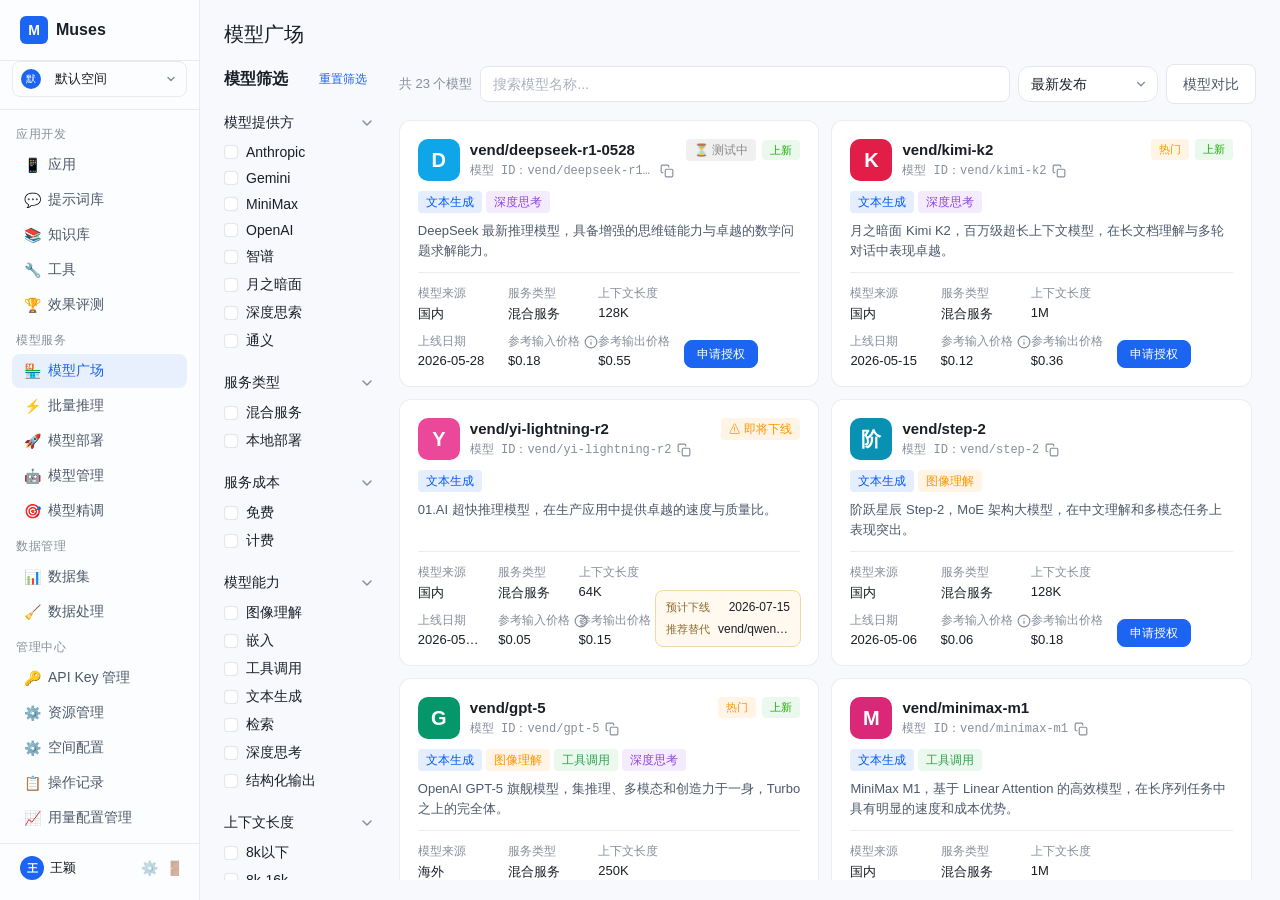
==== index.html @ 066d3f3e "Initial commit" ====
<!DOCTYPE html>
<html lang="zh-CN">
<head>
  <meta charset="UTF-8">
  <meta name="viewport" content="width=device-width, initial-scale=1.0">
  <title>模型广场 - Muses</title>
  <link rel="stylesheet" href="css/variables.css">
  <link rel="stylesheet" href="css/common.css">
  <link rel="stylesheet" href="css/models.css?v=20260605-2">
</head>
<body>
  <div class="app-layout">
    <aside class="sb" id="sidebar"></aside>
    <main class="main-content">
      <h1 class="page-title">模型广场</h1>
      <div class="marketplace-layout">
        <aside class="filter-panel" id="filterPanel">
          <!-- 由 JS 动态渲染 -->
        </aside>
        <section class="model-list">
          <div class="model-toolbar" id="modelToolbar">
            <span class="model-count" id="modelCount">共 0 个模型</span>
            <input type="text" class="fi" id="searchInput" placeholder="搜索模型名称..." />
            <div class="select-wrap">
              <select id="sortFilter" class="fs-auto">
                <option value="newest" selected>最新发布</option>
                <option value="price">最低价格</option>
              </select>
            </div>
            <button class="btn bc" id="compareBtn">模型对比</button>
          </div>
          <div class="model-cards" id="modelGrid"></div>
        </section>
      </div>
    </main>
  </div>

  <script src="js/data.js"></script>
  <script src="js/common.js"></script>
  <script src="js/models.js?v=20260605-2"></script>
</body>
</html>
---- css/variables.css ----
:root {
  --primary: #1C64F2;
  --primary-hover: #478bff;
  --primary-active: #0e47cc;
  --primary-light: #E8F0FE;
  --primary-lighter: rgba(28,100,242,0.08);
  --success: #1DAD00;
  --success-bg: #EAF8ED;
  --danger: #D82F3D;
  --danger-bg: #FFEBEA;
  --warning: #FF9500;
  --warning-bg: #FFF4E5;
  --info: #0057FF;
  --info-bg: #E5EEFF;
  --purple: #9246E0;
  --purple-bg: rgba(146,70,224,.1);
  --t1: #1A1E26;
  --t2: #4C596A;
  --t3: #878F9B;
  --t4: #ACB2BD;
  --text-base: #0A1B33;
  --text-primary: #1A1E26;
  --text-secondary: #4C596A;
  --text-tertiary: #878F9B;
  --text-placeholder: #ACB2BD;
  --text-disabled: rgba(0,0,0,0.25);
  --text-table-header: #88909E;
  --text-accent: #1C64F2;
  --bg-body: #F7F9FC;
  --bg-card: #FFFFFF;
  --bg-surface: #F9FAFB;
  --bg-header: #F3F5F9;
  --bg-sidebar: #FCFDFE;
  --bg-toolbar: #F7F9FC;
  --border-color: rgba(10,27,51,0.08);
  --border-color-strong: rgba(10,27,51,0.08);
  --border-color-input: #E5E7EB;
  --font-family: "PingFang SC","PingFang TC","PingFang HK",-apple-system,BlinkMacSystemFont,"Segoe UI",Roboto,"Helvetica Neue",Helvetica,Arial,sans-serif;
  --font-mono: ui-monospace,SFMono-Regular,Menlo,Monaco,Consolas,"Liberation Mono","Courier New",monospace;
  --radius-4: 4px;
  --radius-6: 6px;
  --radius-8: 8px;
  --radius-12: 12px;
  --radius-16: 16px;
  --state-base-hover: rgba(0,0,0,0.04);
  --state-accent-hover: rgba(28,100,242,0.08);
  --shadow-sm: 0 0 0 1px rgba(0,0,0,0.08), 0 2px 4px rgba(0,0,0,0.04);
  --shadow-md: 0px 2px 4px 0px rgba(0,0,0,0.14), 0px 0px 1px 0px rgba(0,0,0,0.16);
  --shadow-lg: 0px 0px 1px 0px rgba(0,0,0,0.3), 0px 4px 14px 0px rgba(0,0,0,0.1);
  --shadow-dropdown: 0 6px 16px 0 rgba(0,0,0,0.08), 0 3px 6px -4px rgba(0,0,0,0.12), 0 9px 28px 8px rgba(0,0,0,0.05);
}
---- css/common.css ----
* {
  margin: 0;
  padding: 0;
  box-sizing: border-box;
}

html, body {
  height: 100%;
  font-family: var(--font-family);
  font-size: 14px;
  color: var(--t1);
  background: var(--bg-body);
  -webkit-font-smoothing: antialiased;
  -moz-osx-font-smoothing: grayscale;
}

::-webkit-scrollbar {
  width: 6px;
  height: 6px;
}
::-webkit-scrollbar-thumb {
  background: rgba(0,0,0,0.15);
  border-radius: 3px;
}
::-webkit-scrollbar-track {
  background: transparent;
}

a {
  color: var(--primary);
  text-decoration: none;
  transition: color 0.15s;
}
a:hover {
  color: var(--primary-hover);
}

/* ====== Layout ====== */
.app-layout {
  display: flex;
  height: 100vh;
  overflow: hidden;
}

.main-content {
  flex: 1;
  overflow-y: auto;
  padding: 20px 24px;
  background: var(--bg-body);
}

/* ====== Sidebar (sb) ====== */
.sb {
  width: 200px;
  min-width: 200px;
  height: 100vh;
  background: var(--bg-sidebar);
  border-right: 1px solid var(--border-color);
  display: flex;
  flex-direction: column;
  overflow-y: auto;
  overflow-x: hidden;
}

.sb-logo {
  display: flex;
  align-items: center;
  gap: 8px;
  padding: 16px 20px;
  border-bottom: 1px solid var(--border-color);
}
.sb-logo .ico {
  width: 28px;
  height: 28px;
  background: var(--primary);
  color: #fff;
  border-radius: var(--radius-6);
  display: flex;
  align-items: center;
  justify-content: center;
  font-size: 14px;
  font-weight: 700;
}
.sb-logo span {
  font-size: 16px;
  font-weight: 600;
  color: var(--t1);
}

.sb-ws {
  padding: 0 12px 12px;
  border-bottom: 1px solid var(--border-color);
}
.ws-btn {
  display: flex;
  align-items: center;
  gap: 8px;
  height: 36px;
  width: 100%;
  padding: 0 8px;
  background: transparent;
  border: 1px solid var(--border-color-strong);
  border-radius: var(--radius-8);
  font-size: 13px;
  color: var(--t1);
  cursor: pointer;
  transition: background 0.15s;
}
.ws-btn:hover {
  background: #f1f2f3;
}
.ws-btn .ws-av {
  width: 20px;
  height: 20px;
  border-radius: 50%;
  background: var(--primary);
  color: #fff;
  display: flex;
  align-items: center;
  justify-content: center;
  font-size: 10px;
  font-weight: 500;
  flex-shrink: 0;
}
.ws-btn .ws-name {
  flex: 1;
  margin-left: 6px;
  font-size: 13px;
  white-space: nowrap;
  overflow: hidden;
  text-overflow: ellipsis;
}
.ws-btn .ws-arrow {
  flex-shrink: 0;
}

.sb-nav {
  flex: 1;
  overflow-y: auto;
  padding: 8px 0;
}
.sb-sec {
  margin-bottom: 2px;
}
.sb-sec-t {
  padding: 8px 16px 4px;
  font-size: 12px;
  font-weight: 500;
  color: #878F9B;
  letter-spacing: 0.5px;
}
.sb-i {
  display: flex;
  align-items: center;
  gap: 8px;
  padding: 8px 12px;
  margin: 1px 12px;
  border-radius: 8px;
  font-size: 14px;
  color: var(--text-secondary);
  cursor: pointer;
  transition: background-color 0.15s;
  text-decoration: none;
  overflow: hidden;
  white-space: nowrap;
  text-overflow: ellipsis;
}
.sb-i:hover {
  background: var(--bg-surface);
}
.sb-i.on {
  background: var(--primary-light);
  color: var(--primary);
  font-weight: 500;
}
.sb-i .ic {
  width: 16px;
  height: 16px;
  flex-shrink: 0;
  text-align: center;
  font-size: 14px;
  line-height: 16px;
}

.sb-user {
  padding: 8px 16px 16px 16px;
  border-top: 1px solid var(--border-color);
  display: flex;
  align-items: center;
  justify-content: space-between;
  gap: 8px;
}
.sb-user-btn {
  display: inline-flex;
  align-items: center;
  border-radius: 20px;
  padding: 4px 10px 4px 4px;
  cursor: pointer;
  transition: background 0.15s;
  border: none;
  background: none;
  font: inherit;
}
.sb-user-btn:hover {
  background: var(--bg-surface);
}
.sb-user-av {
  width: 24px;
  height: 24px;
  border-radius: 50%;
  background: var(--primary);
  color: #fff;
  display: flex;
  align-items: center;
  justify-content: center;
  font-size: 11px;
  font-weight: 600;
  flex-shrink: 0;
  margin-right: 6px;
}
.sb-user-info {
  flex: 1;
  min-width: 0;
}
.sb-user-nm {
  font-size: 13px;
  font-weight: 500;
  color: var(--t1);
  white-space: nowrap;
  overflow: hidden;
  text-overflow: ellipsis;
}
.sb-user-actions {
  display: flex;
  align-items: center;
  gap: 8px;
}
.sb-user-icon {
  font-size: 14px;
  cursor: pointer;
  opacity: 0.5;
  transition: opacity 0.15s;
  background: none;
  border: none;
  line-height: 1;
}
.sb-user-icon:hover {
  opacity: 1;
}

/* ====== Workspace Dropdown ====== */
.ws-dropdown {
  display: none;
  background: #fff;
  border-radius: var(--radius-12);
  box-shadow: var(--shadow-dropdown);
  z-index: 200;
  width: 220px;
  overflow: hidden;
}
.ws-dropdown.on { display: block; }
.ws-search {
  display: flex;
  align-items: center;
  gap: 6px;
  padding: 8px 10px;
  border-bottom: 1px solid var(--border-color-strong);
}
.ws-search-icon { flex-shrink: 0; }
.ws-search-input {
  flex: 1;
  border: none;
  outline: none;
  font-size: 12px;
  font-family: var(--font-family);
  color: var(--t1);
  background: transparent;
}
.ws-search-input::placeholder { color: #98a2b2; }
.ws-list {
  max-height: 200px;
  overflow-y: auto;
  padding: 4px 0;
}
.ws-item {
  display: flex;
  align-items: center;
  gap: 8px;
  padding: 8px 12px;
  font-size: 13px;
  color: var(--t2);
  cursor: pointer;
  transition: all 0.15s;
}
.ws-item:hover { background: #f1f2f3; }
.ws-item.on { background: var(--primary-light); color: var(--primary); font-weight: 500; }
.ws-item .ws-item-av {
  width: 24px;
  height: 24px;
  border-radius: 50%;
  background: var(--primary);
  color: #fff;
  display: flex;
  align-items: center;
  justify-content: center;
  font-size: 11px;
  font-weight: 500;
  flex-shrink: 0;
}
.ws-create {
  display: flex;
  align-items: center;
  justify-content: center;
  gap: 6px;
  padding: 10px;
  border-top: 1px solid var(--border-color-strong);
  font-size: 13px;
  font-weight: 500;
  color: var(--primary);
  cursor: pointer;
  transition: background 0.1s;
}
.ws-create:hover { background: var(--primary-light); }

/* ====== Buttons ====== */
.btn {
  display: inline-flex;
  align-items: center;
  justify-content: center;
  gap: 6px;
  border: none;
  cursor: pointer;
  font-size: 14px;
  font-family: var(--font-family);
  font-weight: 500;
  line-height: 1.5715;
  transition: all 0.15s;
  white-space: nowrap;
}
.bp, .btn-primary {
  background: var(--primary);
  color: #fff;
  border-radius: var(--radius-8);
  padding: 8px 16px;
}
.bp:hover, .btn-primary:hover {
  background: var(--primary-hover);
}
.bp:active, .btn-primary:active {
  background: var(--primary-active);
}
.bc, .btn-secondary {
  background: #fff;
  color: var(--t2);
  border: 1px solid var(--border-color-input);
  border-radius: var(--radius-8);
  padding: 4px 16px;
}
.bc:hover, .btn-secondary:hover {
  border-color: var(--primary);
  color: var(--primary);
}
.bc:active, .btn-secondary:active {
  border-color: var(--primary-active);
  color: var(--primary-active);
}
.bt, .btn-text {
  background: transparent;
  color: var(--primary);
  border: none;
  border-radius: var(--radius-8);
  padding: 4px 8px;
}
.bt:hover, .btn-text:hover {
  background: var(--primary-lighter);
}

.btn-sm {
  font-size: 12px;
  padding: 4px 12px;
}
.btn-danger {
  background: var(--danger);
  color: #fff;
  border-radius: var(--radius-8);
  padding: 8px 16px;
}
.btn-danger:hover {
  background: #c0202e;
}

/* ====== Tags ====== */
.tag {
  display: inline-flex;
  align-items: center;
  padding: 2px 8px;
  border-radius: var(--radius-4);
  font-size: 12px;
  font-weight: 500;
  line-height: 1.5;
}
.tag-success {
  background: var(--success-bg);
  color: #35A04F;
}
.tag-error {
  background: var(--danger-bg);
  color: #FF3B30;
}
.tag-warning {
  background: var(--warning-bg);
  color: #FF9500;
}
.tag-info {
  background: var(--info-bg);
  color: #0057FF;
}
.tag-purple {
  background: var(--purple-bg);
  color: #9246E0;
}
.tag-default {
  background: var(--bg-surface);
  color: var(--t2);
}

/* ====== Form Controls ====== */
.fi, .input {
  height: 36px;
  padding: 0 12px;
  border: 1px solid var(--border-color-input);
  border-radius: var(--radius-8);
  font-size: 14px;
  font-family: var(--font-family);
  color: var(--t1);
  outline: none;
  transition: all 0.15s;
  background: #fff;
  line-height: 1.5715;
}
.fi::placeholder, .input::placeholder {
  color: var(--text-placeholder);
}
.fi:hover, .input:hover {
  border-color: var(--primary);
  background: #F7F8F9;
}
.fi:focus, .input:focus {
  border-color: var(--primary);
  box-shadow: 0 0 0 2px rgba(28,100,242,0.08);
}
.fs, .select-control {
  appearance: none;
  -webkit-appearance: none;
  height: 36px;
  padding: 0 32px 0 12px;
  border: 1px solid var(--border-color-input);
  border-radius: var(--radius-12);
  font-size: 14px;
  font-family: var(--font-family);
  color: var(--t1);
  background: #fff url("data:image/svg+xml,%3Csvg xmlns='http://www.w3.org/2000/svg' width='16' height='16' viewBox='0 0 24 24'%3E%3Cpath d='M11.9999 13.1714L16.9497 8.22168L18.3639 9.63589L11.9999 15.9999L5.63599 9.63589L7.0502 8.22168L11.9999 13.1714Z' fill='%23878F9B'/%3E%3C/svg%3E") no-repeat right 8px center;
  outline: none;
  cursor: pointer;
  transition: all 0.15s;
  line-height: 1.5715;
}
.fs:hover, .select-control:hover {
  border-color: var(--primary);
  background: #F7F8F9;
}
.fs:focus, .select-control:focus {
  border-color: var(--primary);
  box-shadow: 0 0 0 2px rgba(28,100,242,0.08);
}
.fs-auto { min-width: 140px; }
.select-wrap {
  position: relative;
  display: inline-flex;
  align-items: center;
}
.select-wrap select {
  appearance: none;
  -webkit-appearance: none;
  height: 36px;
  padding: 0 32px 0 12px;
  border: 1px solid var(--border-color-input);
  border-radius: var(--radius-12);
  font-size: 14px;
  font-family: var(--font-family);
  color: var(--t1);
  background: #fff url("data:image/svg+xml,%3Csvg xmlns='http://www.w3.org/2000/svg' width='16' height='16' viewBox='0 0 24 24'%3E%3Cpath d='M11.9999 13.1714L16.9497 8.22168L18.3639 9.63589L11.9999 15.9999L5.63599 9.63589L7.0502 8.22168L11.9999 13.1714Z' fill='%23878F9B'/%3E%3C/svg%3E") no-repeat right 8px center;
  outline: none;
  cursor: pointer;
  transition: all 0.15s;
  line-height: 1.5715;
}
.select-wrap select:hover {
  border-color: var(--primary);
  background: #F7F8F9;
}
.select-wrap select:focus {
  border-color: var(--primary);
  box-shadow: 0 0 0 2px rgba(28,100,242,0.08);
}

/* ====== Card (cd) ====== */
.cd, .card {
  background: var(--bg-card);
  border-radius: var(--radius-12);
  border: 1px solid var(--border-color-strong);
  transition: box-shadow 0.15s;
}

/* ====== Table (tw) ====== */
.tw, .table-wrap {
  overflow-x: auto;
}
table {
  width: 100%;
  border-collapse: separate;
  border-spacing: 0;
  font-size: 14px;
}
table th {
  text-align: left;
  padding: 8px 16px;
  font-weight: 600;
  color: var(--text-table-header);
  background: var(--bg-header);
  border-bottom: 1px solid var(--border-color);
  white-space: nowrap;
  letter-spacing: 0.3px;
}
table td {
  padding: 8px 16px;
  border-bottom: 1px solid var(--border-color);
  color: var(--text-primary);
  font-size: 14px;
  line-height: 22px;
}
table tr:hover td {
  background: #F7F8F9;
}
/* ====== Breadcrumb ====== */
.breadcrumb {
  display: flex;
  align-items: center;
  gap: 6px;
  font-size: 13px;
  color: var(--t3);
  margin-bottom: 16px;
}
.breadcrumb a {
  color: var(--t2);
}
.breadcrumb a:hover {
  color: var(--primary);
}
.breadcrumb .sep {
  color: var(--text-placeholder);
}
.breadcrumb .current {
  color: var(--t1);
}

/* ====== Stat Cards ====== */
.stat-cards {
  display: grid;
  grid-template-columns: repeat(auto-fit, minmax(160px, 1fr));
  gap: 12px;
}
.stat-card {
  background: var(--bg-card);
  border-radius: var(--radius-12);
  padding: 16px;
  border: 1px solid var(--border-color-strong);
}
.stat-card-label {
  font-size: 12px;
  color: var(--t3);
  margin-bottom: 4px;
}
.stat-card-value {
  font-size: 22px;
  font-weight: 700;
  color: var(--t1);
}

/* ====== Pagination (pgn) ====== */
.pgn, .pagination {
  display: flex;
  justify-content: space-between;
  align-items: center;
  padding: 12px 0;
  font-size: 13px;
  color: var(--t2);
}
.pgn-info, .pagination-info {
  color: var(--t3);
}
.pgn-pages, .pagination-pages {
  display: flex;
  gap: 4px;
}
.pgn-btn, .pagination-btn {
  width: 32px;
  height: 32px;
  display: flex;
  align-items: center;
  justify-content: center;
  border: 1px solid var(--border-color-input);
  border-radius: var(--radius-8);
  background: #fff;
  cursor: pointer;
  font-size: 13px;
  color: var(--t2);
  transition: all 0.15s;
}
.pgn-btn:hover, .pagination-btn:hover {
  border-color: var(--primary);
  color: var(--primary);
}
.pgn-btn.on, .pagination-btn.active {
  background: var(--primary);
  color: #fff;
  border-color: var(--primary);
}
.pgn-btn.disabled, .pagination-btn.disabled {
  opacity: 0.4;
  cursor: not-allowed;
}
/* ====== Chart Container ====== */
.chart-container {
  width: 100%;
  min-height: 300px;
}

/* ====== Empty State ====== */
.empty-state {
  display: flex;
  flex-direction: column;
  align-items: center;
  justify-content: center;
  padding: 60px 20px;
  color: var(--t3);
}
.empty-state-icon {
  font-size: 48px;
  margin-bottom: 12px;
}
.empty-state-text {
  font-size: 14px;
}

/* ====== Tabs ====== */
.tab-nav, .tabs {
  display: flex;
  border-bottom: 1px solid var(--border-color-strong);
}
.tab-item, .dtab {
  padding: 10px 20px;
  font-size: 14px;
  color: var(--t2);
  cursor: pointer;
  border-bottom: 2px solid transparent;
  transition: all 0.15s;
  white-space: nowrap;
  background: none;
  font-family: var(--font-family);
}
.tab-item:hover, .dtab:hover {
  color: var(--primary);
}
.tab-item.on, .tab-item.active, .dtab.on {
  color: var(--primary);
  border-bottom-color: var(--primary);
  font-weight: 500;
}

/* ====== Utility ====== */
.text-ellipsis {
  white-space: nowrap;
  overflow: hidden;
  text-overflow: ellipsis;
}
.line-clamp-2 {
  display: -webkit-box;
  -webkit-line-clamp: 2;
  -webkit-box-orient: vertical;
  overflow: hidden;
}
.flex-center {
  display: flex;
  align-items: center;
  justify-content: center;
}
.gap-4 { gap: 4px; }
.gap-8 { gap: 8px; }
.gap-12 { gap: 12px; }
.gap-16 { gap: 16px; }
.gap-20 { gap: 20px; }
.mt-8 { margin-top: 8px; }
.mt-12 { margin-top: 12px; }
.mt-16 { margin-top: 16px; }
.mt-20 { margin-top: 20px; }
.mt-24 { margin-top: 24px; }
.mb-8 { margin-bottom: 8px; }
.mb-12 { margin-bottom: 12px; }
.mb-16 { margin-bottom: 16px; }
.mb-20 { margin-bottom: 20px; }
.mr-8 { margin-right: 8px; }
.ml-8 { margin-left: 8px; }

/* ====== Dropdown ====== */
.dropdown {
  position: relative;
  display: inline-block;
}
.dropdown-menu {
  position: absolute;
  top: 100%;
  left: 0;
  min-width: 180px;
  background: #fff;
  border: 1px solid var(--border-color-strong);
  border-radius: var(--radius-8);
  box-shadow: var(--shadow-dropdown);
  z-index: 100;
  padding: 4px 0;
  display: none;
}
.dropdown-menu.show {
  display: block;
}
.dropdown-menu-item {
  display: flex;
  align-items: center;
  gap: 8px;
  padding: 8px 12px;
  font-size: 13px;
  color: var(--t1);
  cursor: pointer;
  transition: background 0.15s;
}
.dropdown-menu-item:hover {
  background: var(--primary-lighter);
  color: var(--primary);
}

/* ====== Status Badges ====== */
.status-badge{display:inline-flex;align-items:center;gap:4px;padding:2px 8px;border-radius:var(--radius-4);font-size:12px;font-weight:500;line-height:1.5}
.status-testing{background:#F0F0F0;color:#888}
.status-online{background:var(--success-bg);color:#35A04F}
.status-deprecating{background:var(--warning-bg);color:#FF9500}
.status-offline{background:var(--danger-bg);color:#FF3B30}

/* ====== Deprecation Warning ====== */
.deprecation-warning{background:var(--warning-bg);border:1px solid #FFD699;border-radius:var(--radius-8);padding:10px 16px;font-size:13px;color:#B36B00;margin-bottom:12px;display:flex;align-items:center;gap:8px}
.deprecation-warning a{color:#B36B00;font-weight:500;text-decoration:underline}

/* ====== Priority Badge ====== */
.priority-badge{display:inline-flex;align-items:center;justify-content:center;width:24px;height:24px;border-radius:50%;font-size:12px;font-weight:600;color:#fff}
.priority-badge.p1{background:var(--primary)}
.priority-badge.p2{background:var(--info)}
.priority-badge.p3{background:var(--text-tertiary)}

/* ====== Failover Section ====== */
.failover-section{margin-top:16px;padding:16px;background:var(--bg-surface);border-radius:var(--radius-8);border:1px solid var(--border-color-strong)}
.failover-item{display:flex;align-items:center;gap:12px;padding:8px 12px;background:#fff;border-radius:var(--radius-6);margin-bottom:8px;border:1px solid var(--border-color)}
.failover-item:last-child{margin-bottom:0}

/* ====== Modal ====== */
.mo, .modal-overlay{position:fixed;top:0;left:0;right:0;bottom:0;background:rgba(0,0,0,0.4);display:flex;align-items:center;justify-content:center;z-index:1000}
.md, .modal-content{background:#fff;border-radius:var(--radius-16);width:520px;max-width:90vw;max-height:85vh;display:flex;flex-direction:column;box-shadow:var(--shadow-lg)}
.md-h, .modal-header{display:flex;align-items:center;justify-content:space-between;padding:16px 20px;border-bottom:1px solid var(--border-color-strong)}
.md-h h3, .modal-title{font-size:15px;font-weight:600;color:var(--t1)}
.md-c, .modal-close{width:28px;height:28px;border:none;background:none;cursor:pointer;font-size:18px;color:var(--t3);display:flex;align-items:center;justify-content:center;border-radius:var(--radius-4);transition:all 0.15s}
.md-c:hover, .modal-close:hover{background:var(--bg-surface);color:var(--t2)}
.md-b{padding:20px 24px;flex:1;overflow-y:auto;min-height:0}
.md-f{padding:12px 24px;display:flex;gap:8px;justify-content:flex-end;border-top:1px solid var(--border-color)}

/* ====== Form Styles ====== */
.form-section{margin-bottom:24px}
.form-section-title{font-size:16px;font-weight:500;color:var(--t1);margin-bottom:16px;padding-bottom:8px;border-bottom:1px solid var(--border-color-strong)}
.form-group{margin-bottom:16px}
.form-label{display:block;font-size:13px;font-weight:500;color:var(--t2);margin-bottom:6px}
.form-label .required{color:var(--danger);margin-left:2px}
.form-input{width:100%;height:36px;padding:0 12px;border:1px solid var(--border-color-input);border-radius:var(--radius-8);font-size:14px;font-family:var(--font-family);color:var(--t1);outline:none;transition:all 0.15s;background:#fff}
.form-input::placeholder{color:#AEB5C2}
.form-input:hover{border-color:var(--primary);background:#F7F8F9}
.form-input:focus{border-color:var(--primary);box-shadow:0 0 0 2px rgba(28,100,242,0.08)}
.form-textarea{width:100%;min-height:100px;padding:10px 12px;border:1px solid var(--border-color-input);border-radius:var(--radius-8);font-size:14px;font-family:var(--font-family);color:var(--t1);outline:none;transition:all 0.15s;background:#fff;resize:vertical}
.form-textarea:hover{border-color:var(--primary);background:#F7F8F9}
.form-textarea:focus{border-color:var(--primary);box-shadow:0 0 0 2px rgba(28,100,242,0.08)}
.form-row{display:flex;gap:16px}
.form-row .form-group{flex:1}
.form-check{display:flex;align-items:center;gap:8px;font-size:14px;color:var(--t1);cursor:pointer}
.form-check input[type="checkbox"]{width:16px;height:16px;accent-color:var(--primary);cursor:pointer}

/* ====== Page Layout Components ====== */
.pb {
  display: flex;
  flex-direction: column;
  height: 100%;
}
.h-full {
  flex: 1;
  display: flex;
  flex-direction: column;
  min-height: 0;
}
.page-title {
  font-size: 20px;
  line-height: 28px;
  font-weight: 500;
  color: var(--t1);
  margin-bottom: 16px;
}

/* ====== Supplier Tags ====== */
.supplier-type-tag{display:inline-flex;align-items:center;padding:2px 8px;border-radius:var(--radius-4);font-size:12px;font-weight:500}
.supplier-type-tag.internal{background:var(--info-bg);color:var(--info)}
.supplier-type-tag.external{background:var(--purple-bg);color:var(--purple)}
.supplier-status-tag{display:inline-flex;align-items:center;padding:2px 8px;border-radius:var(--radius-4);font-size:12px;font-weight:500}
.supplier-status-tag.active{background:var(--success-bg);color:#35A04F}
.supplier-status-tag.inactive{background:var(--danger-bg);color:#FF3B30}

/* ====== Table Actions ====== */
.table-actions{display:flex;gap:12px}
.table-action-link{font-size:13px;color:var(--primary);cursor:pointer;transition:color 0.15s;user-select:none}
.table-action-link:hover{color:var(--primary-hover)}
.table-action-link-del{color:var(--danger)}
.table-action-link-del:hover{color:#c0202e}
---- css/models.css ----
/* ====== 模型广场布局 ====== */
.main-content {
  display: flex;
  flex-direction: column;
  overflow: hidden;
}

.marketplace-layout {
  display: flex;
  gap: 20px;
  flex: 1;
  min-height: 0;
  overflow: hidden;
}

/* ====== 筛选面板 ====== */
.filter-panel {
  flex: 0 0 15%;
  width: 15%;
  min-width: 0;
  max-width: 15%;
  min-height: 0;
  height: 100%;
  overflow-y: auto;
  padding-right: 4px;
  display: flex;
  flex-direction: column;
  gap: 20px;
}

.filter-panel-header {
  display: flex;
  align-items: center;
  justify-content: space-between;
  gap: 8px;
  margin-bottom: 0;
  padding-top: 4px;
  flex-shrink: 0;
}
.filter-panel-title {
  font-size: 16px;
  font-weight: 600;
  color: var(--t1);
  white-space: nowrap;
}
.filter-panel-header .filter-reset {
  width: auto;
  margin-top: 0;
  padding: 2px 8px;
  font-size: 12px;
  line-height: 1.5;
  border: none;
  background: none;
  color: var(--primary);
  cursor: pointer;
  white-space: nowrap;
  flex-shrink: 0;
}
.filter-panel-header .filter-reset:hover {
  color: var(--primary-hover);
}

.filter-section {
  display: flex;
  flex-direction: column;
  gap: 8px;
}

.filter-section-header {
  display: flex;
  align-items: center;
  justify-content: space-between;
  width: 100%;
  padding: 4px 0;
  background: none;
  border: none;
  cursor: pointer;
  outline: none;
  font-family: var(--font-family);
}
.filter-section-header .fs-title {
  font-size: 14px;
  font-weight: 500;
  color: var(--t1);
  white-space: nowrap;
  overflow: hidden;
  text-overflow: ellipsis;
}
.filter-section-header .fs-arrow {
  width: 16px;
  height: 16px;
  color: #878F9B;
  flex-shrink: 0;
  transition: transform 0.2s;
}
.filter-section-header.collapsed .fs-arrow {
  transform: rotate(-90deg);
}

.filter-section-body {
  display: flex;
  flex-direction: column;
  gap: 10px;
  padding: 0;
}
.filter-section-body.collapsed {
  display: none;
}

.filter-checkbox {
  display: flex;
  align-items: center;
  gap: 8px;
  cursor: pointer;
  padding: 0;
  min-width: 0;
  white-space: nowrap;
  overflow: hidden;
  text-overflow: ellipsis;
}
.filter-checkbox input[type="checkbox"] {
  width: 14px;
  height: 14px;
  border-radius: 4px;
  background: #fff;
  border: 1px solid var(--border-color-input);
  cursor: pointer;
  flex-shrink: 0;
  appearance: none;
  -webkit-appearance: none;
  outline: none;
  transition: all 0.15s;
  box-shadow: 0 0 1px rgba(0,0,0,0.1);
}
.filter-checkbox input[type="checkbox"]:hover {
  background: var(--primary-lighter);
  border-color: var(--primary);
}
.filter-checkbox input[type="checkbox"]:checked {
  background: var(--primary);
  border-color: var(--primary);
  background-image: url("data:image/svg+xml,%3Csvg viewBox='0 0 14 14' fill='white' xmlns='http://www.w3.org/2000/svg'%3E%3Cpath d='M11.5 3.5L5.5 9.5L2.5 6.5' stroke='white' stroke-width='1.5' stroke-linecap='round' stroke-linejoin='round'/%3E%3C/svg%3E");
  background-size: 10px;
  background-position: center;
  background-repeat: no-repeat;
}
.filter-checkbox-text {
  font-size: 13px;
  color: var(--t1);
  white-space: nowrap;
  overflow: hidden;
  text-overflow: ellipsis;
}

/* ====== 模型内容区 ====== */
.model-list {
  flex: 1;
  min-width: 0;
  display: flex;
  flex-direction: column;
  gap: 16px;
  overflow: hidden;
}

.model-toolbar {
  display: flex;
  align-items: center;
  gap: 8px;
  flex-wrap: wrap;
  flex-shrink: 0;
}
.model-toolbar .fi {
  flex: 1;
  min-width: 160px;
}
.model-toolbar .btn.bc {
  padding: 8px 16px;
}
.model-toolbar .fs-auto {
  min-width: 140px;
}
.model-count {
  font-size: 13px;
  color: var(--text-tertiary);
  white-space: nowrap;
  flex-shrink: 0;
}

.model-cards {
  flex: 1;
  min-height: 0;
  overflow-y: auto;
  display: grid;
  grid-template-columns: repeat(2, minmax(0, 1fr));
  align-content: start;
  gap: 12px;
  padding-right: 4px;
}

#scrollSentinel {
  height: 1px;
  grid-column: 1 / -1;
}

/* ====== 模型卡片 ====== */
.model-card {
  padding: 18px;
  cursor: pointer;
  transition: all 0.15s;
  position: relative;
  min-width: 0;
}
.model-card:hover {
  box-shadow: var(--shadow-md);
}

.model-card-header {
  display: flex;
  align-items: flex-start;
  justify-content: space-between;
  gap: 12px;
  margin-bottom: 10px;
}
.model-card-header-left {
  display: flex;
  align-items: center;
  gap: 10px;
  flex: 1;
  min-width: 0;
}
.model-card-header-right {
  display: flex;
  align-items: center;
  gap: 6px;
  flex-shrink: 0;
  flex-wrap: nowrap;
  justify-content: flex-end;
}

.model-icon {
  width: 42px;
  height: 42px;
  border-radius: 10px;
  display: flex;
  align-items: center;
  justify-content: center;
  color: #fff;
  font-size: 20px;
  font-weight: 700;
  flex-shrink: 0;
}

.model-card-name-wrap {
  display: flex;
  flex-direction: column;
  gap: 4px;
  min-width: 0;
}
.model-card-name {
  font-size: 15px;
  font-weight: 600;
  color: var(--text-primary);
  white-space: nowrap;
  overflow: hidden;
  text-overflow: ellipsis;
}
.model-card-id-row {
  display: flex;
  align-items: center;
  gap: 6px;
  min-width: 0;
}
.model-id-text {
  font-size: 12px;
  color: var(--text-tertiary);
  font-family: var(--font-mono);
  white-space: nowrap;
  overflow: hidden;
  text-overflow: ellipsis;
}
.model-id-copy {
  display: inline-flex;
  align-items: center;
  justify-content: center;
  cursor: pointer;
  color: var(--text-tertiary);
  flex-shrink: 0;
  transition: color 0.15s;
}
.model-id-copy:hover {
  color: var(--primary);
}

.model-card-tags {
  display: flex;
  gap: 4px;
  flex-wrap: wrap;
  margin-bottom: 8px;
}

.model-card-desc {
  font-size: 13px;
  color: var(--text-secondary);
  margin-bottom: 12px;
  line-height: 1.5;
  min-height: 39px;
  display: -webkit-box;
  overflow: hidden;
  -webkit-box-orient: vertical;
  -webkit-line-clamp: 2;
}

.model-card-footer {
  display: flex;
  justify-content: space-between;
  align-items: flex-end;
  gap: 12px;
  padding-top: 12px;
  border-top: 1px solid var(--border-color);
}

.model-card-meta {
  display: grid;
  grid-template-columns: repeat(3, minmax(0, 1fr));
  gap: 10px 16px;
  flex: 1;
  min-width: 0;
}
.meta-item {
  display: flex;
  flex-direction: column;
  gap: 3px;
  min-width: 0;
}
.meta-label {
  font-size: 12px;
  color: var(--text-tertiary);
  white-space: nowrap;
}
.meta-value {
  font-size: 13px;
  font-weight: 500;
  color: var(--text-primary);
  white-space: nowrap;
  overflow: hidden;
  text-overflow: ellipsis;
}

.model-card-actions {
  display: flex;
  align-items: center;
  gap: 8px;
  flex-shrink: 0;
  max-width: 38%;
  min-width: 116px;
}

.deprecation-card-note {
  width: 100%;
  min-width: 146px;
  max-width: 176px;
  padding: 8px 10px;
  border: 1px solid #F1D7A7;
  border-radius: var(--radius-8);
  background: #FFF9EF;
  display: flex;
  flex-direction: column;
  gap: 5px;
}

.deprecation-note-row {
  display: grid;
  grid-template-columns: auto minmax(0, 1fr);
  align-items: center;
  gap: 8px;
  min-width: 0;
}

.deprecation-note-label {
  font-size: 11px;
  line-height: 1.4;
  color: #8A6A2D;
  white-space: nowrap;
}

.deprecation-note-value {
  font-size: 12px;
  line-height: 1.4;
  font-weight: 500;
  color: var(--text-primary);
  white-space: nowrap;
  overflow: hidden;
  text-overflow: ellipsis;
  text-align: right;
}

.price-info-wrap {
  position: relative;
  display: inline-flex;
  align-items: center;
  margin-left: 4px;
  vertical-align: middle;
}
.price-info-icon {
  cursor: pointer;
  color: var(--text-tertiary);
  transition: color 0.15s;
}
.price-info-icon:hover {
  color: var(--primary);
}
.price-tooltip {
  display: none;
  position: absolute;
  bottom: calc(100% + 6px);
  left: 50%;
  transform: translateX(-50%);
  background: #2d2d2d;
  color: #fff;
  padding: 8px 12px;
  border-radius: 8px;
  font-size: 12px;
  font-weight: 400;
  white-space: nowrap;
  z-index: 200;
  line-height: 1.6;
  box-shadow: 0 4px 12px rgba(0,0,0,0.15);
}
.price-tooltip::after {
  content: '';
  position: absolute;
  top: 100%;
  left: 50%;
  transform: translateX(-50%);
  border: 5px solid transparent;
  border-top-color: #2d2d2d;
}
.price-info-wrap:hover .price-tooltip {
  display: block;
}
.tooltip-item {
  white-space: nowrap;
}

.model-compare-check {
  position: relative;
  display: flex;
  align-items: center;
  cursor: pointer;
}
.model-compare-check input {
  position: absolute;
  opacity: 0;
  cursor: pointer;
  width: 0;
  height: 0;
}
.checkmark {
  width: 18px;
  height: 18px;
  border: 2px solid var(--border-color-input);
  border-radius: 4px;
  display: flex;
  align-items: center;
  justify-content: center;
  transition: all 0.15s;
  background: #fff;
}
.checkmark::after {
  content: '✓';
  font-size: 12px;
  color: #fff;
  opacity: 0;
  transition: opacity 0.15s;
}
.model-compare-check input:checked ~ .checkmark {
  background: var(--primary);
  border-color: var(--primary);
}
.model-compare-check input:checked ~ .checkmark::after {
  opacity: 1;
}
.model-compare-check:hover .checkmark {
  border-color: var(--primary);
}

/* ====== 卡片徽标 ====== */
.card-badge {
  display: inline-flex;
  align-items: center;
  padding: 2px 8px;
  border-radius: 4px;
  font-size: 11px;
  font-weight: 500;
  line-height: 1.5;
  white-space: nowrap;
}
.card-badge-hot {
  background: #FFF4E5;
  color: #FF9500;
}
.card-badge-new {
  background: #EAF8ED;
  color: #1DAD00;
}

/* ====== 卡片操作按钮 ====== */
.card-btn {
  display: inline-flex;
  align-items: center;
  justify-content: center;
  padding: 4px 12px;
  border-radius: var(--radius-8);
  font-size: 12px;
  font-family: var(--font-family);
  font-weight: 500;
  cursor: pointer;
  transition: all 0.15s;
  border: 1px solid var(--border-color-input);
  background: #fff;
  color: var(--t2);
  line-height: 1.5;
  white-space: nowrap;
}
.card-btn:hover {
  border-color: var(--primary);
  color: var(--primary);
}
.card-btn-primary {
  background: var(--primary);
  color: #fff;
  border-color: var(--primary);
}
.card-btn-primary:hover {
  background: var(--primary-hover);
}



/* ====== 弹窗表单 ====== */
.dialog-body {
  padding: 20px 24px;
}
.dialog-field {
  margin-bottom: 16px;
}
.dialog-field:last-child {
  margin-bottom: 0;
}
.dialog-label {
  display: block;
  font-size: 14px;
  font-weight: 500;
  color: var(--t1);
  margin-bottom: 6px;
}
.dialog-select {
  width: 100%;
  height: 36px;
  padding: 0 12px;
  border: 1px solid var(--border-color-input);
  border-radius: var(--radius-8);
  font-size: 14px;
  font-family: var(--font-family);
  color: var(--t1);
  background: #fff;
  outline: none;
  cursor: pointer;
  transition: all 0.15s;
}
.dialog-select:hover {
  border-color: var(--primary);
  background: #F7F8F9;
}
.dialog-select:focus {
  border-color: var(--primary);
  box-shadow: 0 0 0 2px rgba(28,100,242,0.08);
}
.dialog-date {
  min-height: 36px;
  line-height: 1.5715;
  font-family: var(--font-family);
  cursor: text;
}
.dialog-date:disabled {
  background: #f5f5f5;
  color: #bbb;
  cursor: not-allowed;
}
.dialog-check {
  display: flex;
  align-items: center;
  gap: 8px;
  font-size: 13px;
  color: var(--t1);
  cursor: pointer;
}
.dialog-check input[type="checkbox"] {
  width: 15px;
  height: 15px;
  accent-color: var(--primary);
  cursor: pointer;
}
.dialog-footer {
  display: flex;
  gap: 8px;
  justify-content: flex-end;
  padding: 12px 24px;
  border-top: 1px solid var(--border-color);
}

/* ====== 抽屉 ====== */
.drawer-overlay {
  position: fixed;
  top: 0;
  left: 0;
  right: 0;
  bottom: 0;
  background: rgba(0,0,0,0.3);
  z-index: 900;
  opacity: 0;
  pointer-events: none;
  transition: opacity 0.25s;
}
.drawer-overlay.open {
  opacity: 1;
  pointer-events: auto;
}

.drawer {
  position: fixed;
  top: 0;
  right: -860px;
  width: 860px;
  height: 100vh;
  background: var(--bg-card);
  border-left: 1px solid var(--border-color-strong);
  z-index: 901;
  display: flex;
  flex-direction: column;
  transition: right 0.3s ease;
  box-shadow: -4px 0 12px rgba(0,0,0,0.08);
}
.drawer.open {
  right: 0;
}

.drawer-header {
  display: flex;
  align-items: center;
  justify-content: space-between;
  padding: 20px 24px;
  border-bottom: 1px solid var(--border-color-strong);
  flex-shrink: 0;
}
.drawer-title {
  font-size: 16px;
  font-weight: 600;
  color: var(--t1);
  margin: 0;
}
.drawer-close {
  width: 28px;
  height: 28px;
  border: none;
  background: none;
  cursor: pointer;
  font-size: 16px;
  color: var(--t3);
  display: flex;
  align-items: center;
  justify-content: center;
  border-radius: 4px;
  transition: all 0.15s;
}
.drawer-close:hover {
  background: var(--bg-surface);
  color: var(--t2);
}

.drawer-body {
  flex: 1;
  overflow-y: auto;
  padding: 16px 24px;
}

.drawer-list {
  display: flex;
  flex-direction: column;
  gap: 8px;
}

.drawer-item {
  display: flex;
  flex-direction: column;
  gap: 6px;
  padding: 12px 16px;
  border-radius: var(--radius-12);
  border: 1px solid var(--border-color);
  transition: border-color 0.15s;
}
.drawer-item:hover {
  border-color: var(--primary);
}
.drawer-item-header {
  display: flex;
  align-items: center;
  justify-content: space-between;
}
.drawer-item-name {
  font-size: 14px;
  font-weight: 500;
  color: var(--t1);
}
.drawer-item-id {
  font-size: 12px;
  color: var(--text-tertiary);
  font-family: var(--font-mono);
}
.drawer-item-meta {
  display: flex;
  gap: 16px;
  flex-wrap: wrap;
}
.drawer-meta-item {
  display: flex;
  flex-direction: column;
  gap: 1px;
}
.drawer-meta-label {
  font-size: 12px;
  color: var(--text-tertiary);
}
.drawer-meta-value {
  font-size: 13px;
  font-weight: 500;
  color: var(--t1);
}
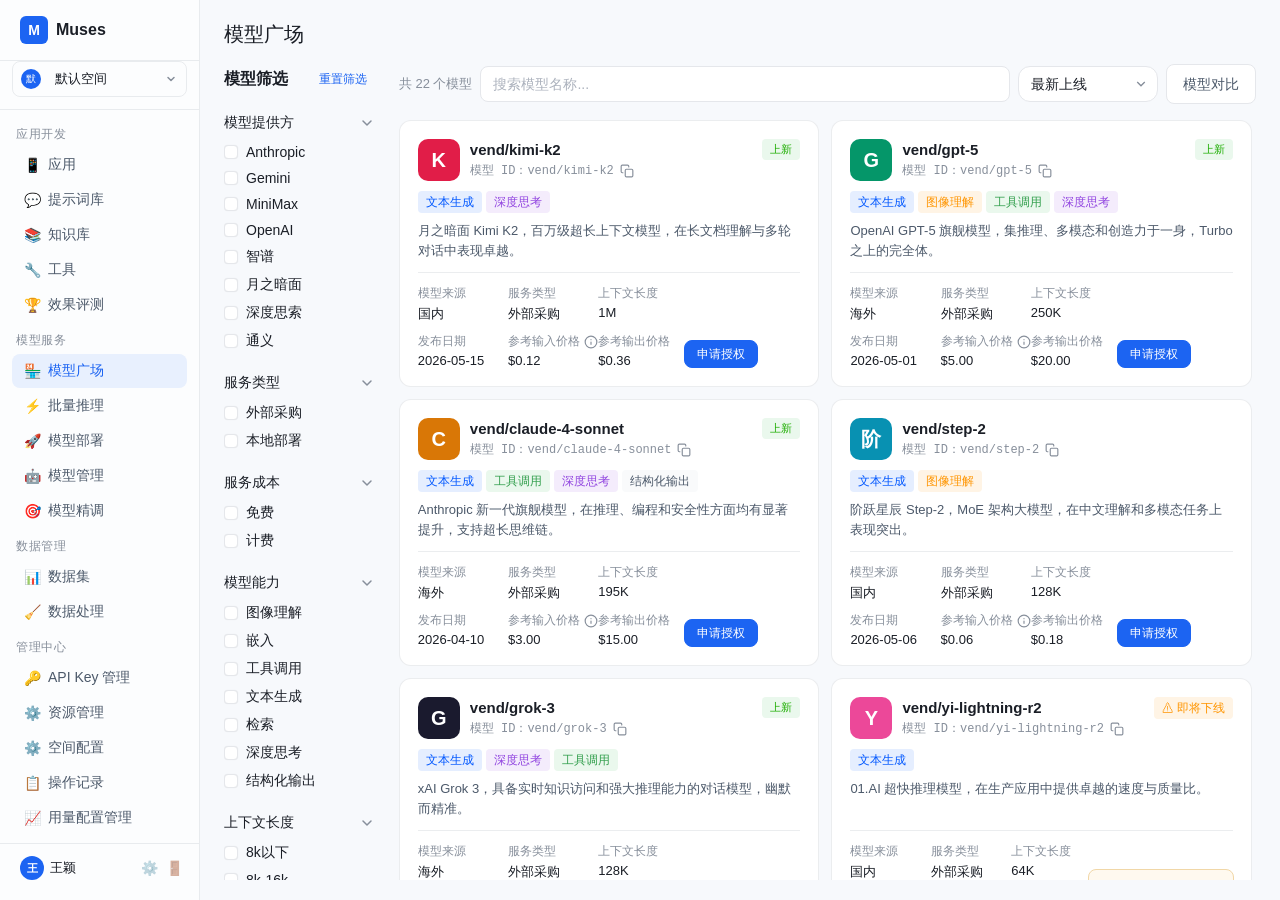
==== commit 30495e23: "更新模型管理和供应商配置" ====
--- a/index.html
+++ b/index.html
@@ -23,7 +23,8 @@
             <input type="text" class="fi" id="searchInput" placeholder="搜索模型名称..." />
             <div class="select-wrap">
               <select id="sortFilter" class="fs-auto">
-                <option value="newest" selected>最新发布</option>
+                <option value="newest" selected>最新上线</option>
+                <option value="release">最新发布</option>
                 <option value="price">最低价格</option>
               </select>
             </div>
